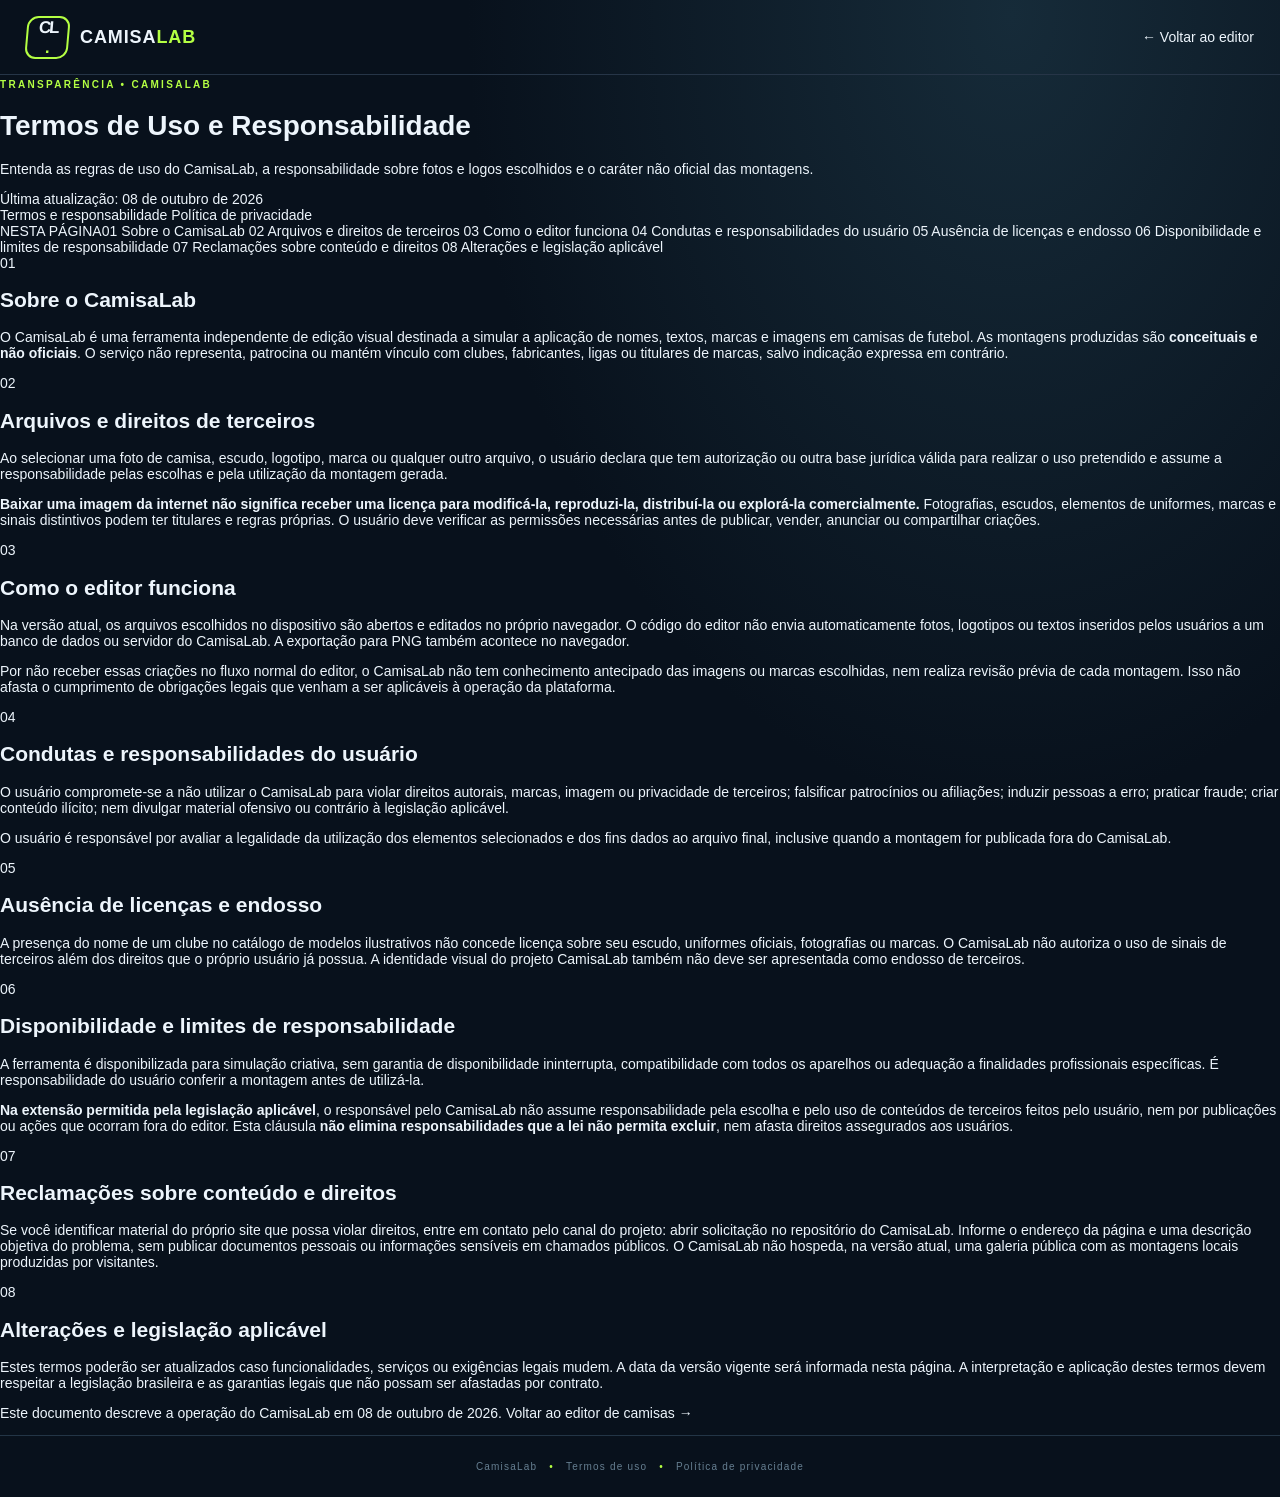
==== termos.html @ 95c4ab1e "Criar página legal termos.html no CamisaLab" ====
<!doctype html>
<html lang="pt-BR">
<head>
<meta charset="UTF-8" />
<meta name="viewport" content="width=device-width, initial-scale=1" />
<meta name="theme-color" content="#09121d" />
<title>Termos de Uso e Responsabilidade | CamisaLab</title>
<meta name="description" content="Entenda as regras de uso do CamisaLab, a responsabilidade sobre fotos e logos escolhidos e o caráter não oficial das montagens." />
<meta name="robots" content="index, follow" />
<link rel="canonical" href="https://camisalab.vercel.app/termos.html" />
<meta property="og:type" content="website" />
<meta property="og:site_name" content="CamisaLab" />
<meta property="og:locale" content="pt_BR" />
<meta property="og:title" content="Termos de Uso e Responsabilidade | CamisaLab" />
<meta property="og:description" content="Entenda as regras de uso do CamisaLab, a responsabilidade sobre fotos e logos escolhidos e o caráter não oficial das montagens." />
<meta property="og:url" content="https://camisalab.vercel.app/termos.html" />
<link rel="stylesheet" href="styles.css" />
</head>
<body class="legal-page">
<header class="topbar">
<a class="brand" href="./" aria-label="CamisaLab, página inicial"><span class="brand-mark">CL<span>.</span></span><span class="brand-word">CAMISA<span>LAB</span></span></a>
<a class="legal-home-link" href="./">← Voltar ao editor</a>
</header>
<main class="legal-main">
 <div class="legal-hero">
   <span class="eyebrow">TRANSPARÊNCIA • CAMISALAB</span>
   <h1>Termos de Uso e Responsabilidade</h1>
   <p>Entenda as regras de uso do CamisaLab, a responsabilidade sobre fotos e logos escolhidos e o caráter não oficial das montagens.</p>
   <span class="legal-date">Última atualização: 08 de outubro de 2026</span>
 </div>
 <nav class="legal-switch" aria-label="Documentos legais">
 <a class="current" href="termos.html" aria-current="page">Termos e responsabilidade</a>
 <a class="" href="privacidade.html" >Política de privacidade</a>
 </nav>
 <div class="legal-layout">
   <aside class="legal-index" aria-label="Índice das seções"><span class="legal-index-title">NESTA PÁGINA</span><a href="#sec-01"><span>01</span> Sobre o CamisaLab</a>
<a href="#sec-02"><span>02</span> Arquivos e direitos de terceiros</a>
<a href="#sec-03"><span>03</span> Como o editor funciona</a>
<a href="#sec-04"><span>04</span> Condutas e responsabilidades do usuário</a>
<a href="#sec-05"><span>05</span> Ausência de licenças e endosso</a>
<a href="#sec-06"><span>06</span> Disponibilidade e limites de responsabilidade</a>
<a href="#sec-07"><span>07</span> Reclamações sobre conteúdo e direitos</a>
<a href="#sec-08"><span>08</span> Alterações e legislação aplicável</a></aside>
   <article class="legal-document">
   <section id="sec-01" class="legal-section"><span class="legal-count">01</span><h2>Sobre o CamisaLab</h2><p>O CamisaLab é uma ferramenta independente de edição visual destinada a simular a aplicação de nomes, textos, marcas e imagens em camisas de futebol. As montagens produzidas são <strong>conceituais e não oficiais</strong>. O serviço não representa, patrocina ou mantém vínculo com clubes, fabricantes, ligas ou titulares de marcas, salvo indicação expressa em contrário.</p></section>
<section id="sec-02" class="legal-section"><span class="legal-count">02</span><h2>Arquivos e direitos de terceiros</h2><p>Ao selecionar uma foto de camisa, escudo, logotipo, marca ou qualquer outro arquivo, o usuário declara que tem autorização ou outra base jurídica válida para realizar o uso pretendido e assume a responsabilidade pelas escolhas e pela utilização da montagem gerada.</p><p><strong>Baixar uma imagem da internet não significa receber uma licença para modificá-la, reproduzi-la, distribuí-la ou explorá-la comercialmente.</strong> Fotografias, escudos, elementos de uniformes, marcas e sinais distintivos podem ter titulares e regras próprias. O usuário deve verificar as permissões necessárias antes de publicar, vender, anunciar ou compartilhar criações.</p></section>
<section id="sec-03" class="legal-section"><span class="legal-count">03</span><h2>Como o editor funciona</h2><p>Na versão atual, os arquivos escolhidos no dispositivo são abertos e editados no próprio navegador. O código do editor não envia automaticamente fotos, logotipos ou textos inseridos pelos usuários a um banco de dados ou servidor do CamisaLab. A exportação para PNG também acontece no navegador.</p><p>Por não receber essas criações no fluxo normal do editor, o CamisaLab não tem conhecimento antecipado das imagens ou marcas escolhidas, nem realiza revisão prévia de cada montagem. Isso não afasta o cumprimento de obrigações legais que venham a ser aplicáveis à operação da plataforma.</p></section>
<section id="sec-04" class="legal-section"><span class="legal-count">04</span><h2>Condutas e responsabilidades do usuário</h2><p>O usuário compromete-se a não utilizar o CamisaLab para violar direitos autorais, marcas, imagem ou privacidade de terceiros; falsificar patrocínios ou afiliações; induzir pessoas a erro; praticar fraude; criar conteúdo ilícito; nem divulgar material ofensivo ou contrário à legislação aplicável.</p><p>O usuário é responsável por avaliar a legalidade da utilização dos elementos selecionados e dos fins dados ao arquivo final, inclusive quando a montagem for publicada fora do CamisaLab.</p></section>
<section id="sec-05" class="legal-section"><span class="legal-count">05</span><h2>Ausência de licenças e endosso</h2><p>A presença do nome de um clube no catálogo de modelos ilustrativos não concede licença sobre seu escudo, uniformes oficiais, fotografias ou marcas. O CamisaLab não autoriza o uso de sinais de terceiros além dos direitos que o próprio usuário já possua. A identidade visual do projeto CamisaLab também não deve ser apresentada como endosso de terceiros.</p></section>
<section id="sec-06" class="legal-section"><span class="legal-count">06</span><h2>Disponibilidade e limites de responsabilidade</h2><p>A ferramenta é disponibilizada para simulação criativa, sem garantia de disponibilidade ininterrupta, compatibilidade com todos os aparelhos ou adequação a finalidades profissionais específicas. É responsabilidade do usuário conferir a montagem antes de utilizá-la.</p><p><strong>Na extensão permitida pela legislação aplicável</strong>, o responsável pelo CamisaLab não assume responsabilidade pela escolha e pelo uso de conteúdos de terceiros feitos pelo usuário, nem por publicações ou ações que ocorram fora do editor. Esta cláusula <strong>não elimina responsabilidades que a lei não permita excluir</strong>, nem afasta direitos assegurados aos usuários.</p></section>
<section id="sec-07" class="legal-section"><span class="legal-count">07</span><h2>Reclamações sobre conteúdo e direitos</h2><p>Se você identificar material do próprio site que possa violar direitos, entre em contato pelo canal do projeto: <a href="https://github.com/elenilda10/CamisaLab/issues/new" target="_blank" rel="noopener noreferrer">abrir solicitação no repositório do CamisaLab</a>. Informe o endereço da página e uma descrição objetiva do problema, sem publicar documentos pessoais ou informações sensíveis em chamados públicos. O CamisaLab não hospeda, na versão atual, uma galeria pública com as montagens locais produzidas por visitantes.</p></section>
<section id="sec-08" class="legal-section"><span class="legal-count">08</span><h2>Alterações e legislação aplicável</h2><p>Estes termos poderão ser atualizados caso funcionalidades, serviços ou exigências legais mudem. A data da versão vigente será informada nesta página. A interpretação e aplicação destes termos devem respeitar a legislação brasileira e as garantias legais que não possam ser afastadas por contrato.</p></section>
   <p class="legal-ending">Este documento descreve a operação do CamisaLab em 08 de outubro de 2026. <a href="./">Voltar ao editor de camisas →</a></p>
   </article>
 </div>
</main>
<footer class="legal-footer"><a href="./">CamisaLab</a><span>•</span><a href="termos.html">Termos de uso</a><span>•</span><a href="privacidade.html">Política de privacidade</a></footer>
</body>
</html>
---- styles.css ----
:root{color-scheme:dark;--bg:#08111c;--card:#101d2b;--line:#263547;--soft:#8c9db0;--white:#edf5fc;--accent:#b4ff43;--accent2:#d5ff95}*{box-sizing:border-box}html{scroll-behavior:smooth}body{margin:0;font-family:Inter,"Segoe UI",Arial,sans-serif;background:radial-gradient(ellipse at 79% 1%,#162b39 0%,transparent 38%),var(--bg);color:var(--white);font-size:14px}button,input,select{font:inherit}button{cursor:pointer}a{color:inherit;text-decoration:none}.topbar{height:75px;border-bottom:1px solid #263547;display:flex;align-items:center;justify-content:space-between;padding:0 max(26px,calc((100vw - 1332px)/2));gap:16px}.brand{display:flex;align-items:center;gap:11px}.brand-mark{display:grid;place-items:center;width:43px;height:43px;border:2px solid var(--accent);font-weight:900;font-size:17px;border-radius:11px;letter-spacing:-2px;transform:skew(-5deg)}.brand-mark span{color:var(--accent)}.brand-word{font-weight:900;letter-spacing:.9px;font-size:18px}.brand-word span{color:var(--accent)}.top-pill{font-size:10px;letter-spacing:1.6px;font-weight:700;border:1px solid #334456;border-radius:100px;padding:10px 16px;color:#d2e3f0}.live-dot{display:inline-block;width:7px;height:7px;border-radius:50%;background:var(--accent);margin-right:8px;box-shadow:0 0 8px var(--accent)}.top-help{color:#c6d1dc;font-size:12px}.top-help span{color:var(--accent)}.shell{max-width:1332px;padding:47px 26px 50px;margin:auto}.intro{max-width:800px;margin-bottom:35px}.eyebrow{color:var(--accent);font-size:10px;letter-spacing:2.3px;font-weight:850}.intro h1{margin:15px 0 14px;font-size:clamp(43px,5.5vw,76px);line-height:1.015;font-weight:850;letter-spacing:-3.6px}.intro h1 em{font-style:normal;color:var(--accent)}.intro p{line-height:1.7;max-width:660px;font-size:15px;color:#aabacb;margin:0}.workspace{display:grid;grid-template-columns:minmax(310px,405px) minmax(0,1fr);align-items:start;gap:20px}.controls,.stage-panel{border:1px solid var(--line);background:var(--card);border-radius:16px;overflow:hidden;box-shadow:0 18px 50px #0002}.sidebar-heading{height:52px;display:flex;align-items:center;gap:9px;padding:0 22px;border-bottom:1px solid var(--line);font-size:10px;letter-spacing:1.4px;font-weight:850;color:#afbdcb}.mini-icon{font-size:16px;color:var(--accent)}.version{margin-left:auto;font-size:10px;border:1px solid #3b5060;border-radius:5px;padding:4px 6px;color:#768ca1}.panel-section{padding:22px;border-bottom:1px solid var(--line)}.panel-section:last-child{border-bottom:none}.section-top{display:flex;align-items:center;gap:11px;margin-bottom:20px}.step{width:29px;height:29px;flex:0 0 auto;display:grid;place-items:center;background:#22332b;color:var(--accent);font-size:11px;font-weight:900;border-radius:8px}.section-top h2{font-size:15px;margin:0;letter-spacing:-.3px}.panel-section label:not(.upload-tile):not(.color-field):not(.custom-swatch){display:block;font-weight:650;color:#b3c0cd;font-size:11px;margin:12px 0 8px}.field{display:block;background:#0b1622;border:1px solid #344658;border-radius:8px;color:#f1f6fb;height:40px;padding:0 13px;width:100%;outline:0}.field:focus-visible{border-color:var(--accent);box-shadow:0 0 0 3px #b4ff4320}.field option{background:#102030}.fine-note{font-size:10px;line-height:1.5;color:#8396aa;margin:10px 0 15px}.upload-tile{display:flex;align-items:center;gap:12px;border:1px dashed #456075;border-radius:10px;padding:14px 13px;cursor:pointer;transition:.2s;background:#122436}.upload-tile:hover,.upload-tile:focus-within{border-color:var(--accent);background:#193027}.upload-tile b,.upload-tile small{display:block}.upload-tile b{font-size:12px;color:#e6f2fb}.upload-tile small{font-size:10px;color:#8fa6b8;margin-top:5px;line-height:1.4}.upload-icon{font-weight:400;border:1px solid #425769;display:grid;place-items:center;color:var(--accent);border-radius:9px;width:36px;height:36px;flex-shrink:0;font-size:21px}.sponsor-upload{background:#182d29;border-color:#5a8351}.text-action{border:0;background:none;padding:9px 0 0;color:var(--accent);font-size:11px;text-align:left;text-decoration:underline}.custom-detail{margin:14px 0 16px;border:1px solid #324658;border-radius:9px;padding:10px 13px}.custom-detail summary{cursor:pointer;font-size:11px;color:#cad9e6;font-weight:700;list-style:none;display:flex;justify-content:space-between;align-items:center}.custom-detail summary::-webkit-details-marker{display:none}.custom-detail summary span{font-size:17px;color:var(--accent)}.detail-grid{display:grid;grid-template-columns:1fr 1fr;gap:12px;margin-top:8px}.color-field{display:flex;align-items:center;justify-content:space-between;gap:5px;font-size:10px;color:#b2c2d2}.color-field input{width:35px;height:28px;background:none;border:0;padding:0}.and-divider{display:flex;align-items:center;gap:8px;color:#788d9f;font-size:9px;font-weight:850;letter-spacing:1px;margin:17px 0 4px}.and-divider:before,.and-divider:after{content:"";height:1px;flex:1;background:#334557}.small-heading{font-size:10px;color:#aebfcb;letter-spacing:1px;font-weight:800;margin:19px 0 10px}.swatch-row{display:flex;align-items:center;flex-wrap:wrap;gap:6px}.swatch{border:1px solid #3b5265;background:#152637;color:#acbfcc;border-radius:6px;padding:8px 9px;font-size:10px;font-weight:650}.swatch.active{border-color:var(--accent);color:var(--accent);background:#24372d}.custom-swatch{display:flex;align-items:center;gap:6px;margin:0!important;font-size:10px!important;cursor:pointer}.custom-swatch input{border:0;padding:0;background:transparent;width:18px;height:16px;cursor:pointer}input[type=range]{width:100%;height:5px;margin:3px 0 17px;accent-color:var(--accent);cursor:pointer}.range-label{display:flex;align-items:center;justify-content:space-between;margin-bottom:5px}.range-label label{margin:0!important}.range-label output{color:var(--accent);font-size:11px;font-weight:750}.check-row{display:flex;justify-content:space-between;align-items:center;gap:12px;margin:3px 0 13px}.check-row label{margin:0!important;font-size:11px!important;line-height:1.4}.check-row input{accent-color:var(--accent);width:17px;height:17px;flex-shrink:0}.reset-button{border:1px solid #3d5267;background:transparent;border-radius:8px;width:100%;padding:11px 8px;color:#ccdae8;font-size:11px;font-weight:700}.reset-button:hover{background:#1d3042}.stage-toolbar{padding:20px 23px 16px;display:flex;justify-content:space-between;align-items:center;gap:12px}.stage-eyebrow{font-size:10px;letter-spacing:1.4px;color:var(--accent);font-weight:850;margin-bottom:5px}.stage-title{font-size:18px;letter-spacing:-.5px;font-weight:800}.preview-tag{color:#8fa3b1;border:1px solid #354b59;border-radius:5px;padding:6px 7px;font-size:9px;letter-spacing:.6px;white-space:nowrap}.canvas-holder{margin:0 23px;overflow:hidden;border-radius:10px;background:#07121b;position:relative}.canvas-holder:after{content:"";position:absolute;inset:0;pointer-events:none;border:1px solid #314759;border-radius:10px}canvas{display:block;width:100%;height:auto;touch-action:none;cursor:grab}canvas:active{cursor:grabbing}.stage-tip{display:flex;gap:10px;align-items:center;color:#91a7b8;font-size:11px;line-height:1.5;padding:15px 23px}.stage-tip>span:first-child{font-size:20px;color:var(--accent)}.stage-actions{display:flex;align-items:center;gap:10px;padding:0 23px 18px}.download-btn{height:52px;border:0;border-radius:9px;background:var(--accent);color:#182313;font-size:13px;font-weight:900;flex:1;transition:.2s}.download-btn span{font-size:21px;margin-right:8px;vertical-align:-1px}.download-btn:hover{background:#d5ff96;transform:translateY(-1px)}.minor-btn{height:52px;border:1px solid #405265;border-radius:9px;padding:0 16px;background:transparent;color:#c4d3dd;font-weight:700;font-size:11px}.stage-footnote{border-top:1px solid var(--line);padding:13px 23px 18px;color:#7790a0;font-size:10px;line-height:1.6}.howto{border-top:1px solid #273849;margin-top:62px;padding-top:38px}.howto h2{font-size:clamp(25px,3vw,36px);letter-spacing:-1.1px;margin:12px 0 24px}.howto-cards{display:grid;grid-template-columns:repeat(3,1fr);gap:12px}.howto-cards>div{border:1px solid #2b3e50;background:#111e2b;border-radius:11px;padding:20px}.howto-cards span{color:var(--accent);font-size:12px;font-weight:900}.howto-cards h3{font-size:16px;margin:14px 0 7px}.howto-cards p{font-size:12px;line-height:1.6;margin:0;color:#92a7b8}footer{padding:25px;text-align:center;color:#667f91;font-size:10px;letter-spacing:1.2px;border-top:1px solid #233546}footer span{color:var(--accent);margin:0 12px}@media(max-width:940px){.workspace{grid-template-columns:minmax(0,1fr)}.controls{display:grid;grid-template-columns:repeat(2,minmax(0,1fr))}.sidebar-heading{grid-column:1/-1}.panel-section:last-child{grid-column:1/-1}.panel-section:nth-child(2){border-right:1px solid var(--line)}.stage-panel{max-width:760px;width:100%;margin:auto}}@media(max-width:630px){.topbar{height:66px;padding:0 17px}.top-pill{display:none}.shell{padding:32px 14px 40px}.intro h1{font-size:51px;letter-spacing:-2.3px}.intro p{font-size:13px}.workspace{gap:14px}.controls{display:block}.panel-section:nth-child(2){border-right:none}.panel-section:last-child{grid-column:auto}.stage-toolbar{padding:17px 14px 13px}.canvas-holder{margin:0 12px}.stage-tip{padding:14px}.stage-actions{padding:0 12px 15px}.stage-footnote{padding:12px}.stage-title{font-size:15px}.preview-tag{font-size:8px}.howto{margin-top:45px}.howto-cards{grid-template-columns:1fr}.top-help{font-size:11px}.brand-word{font-size:16px}.stage-actions{gap:7px}.minor-btn{padding:0 10px}}@media(prefers-reduced-motion:reduce){*{scroll-behavior:auto!important;transition:none!important}}

/* CamisaLab 2.0 — edição guiada sem perder a identidade visual */
.section-description{margin:-7px 0 17px;color:#8fa8ba;line-height:1.55;font-size:11px}
.type-picker{display:grid;grid-template-columns:1fr 1fr;gap:9px;margin-bottom:14px}
.type-option{min-height:79px;display:flex;align-items:center;gap:10px;padding:12px 10px;border:1px solid #365065;background:#112132;border-radius:11px;color:#c0d0dd;text-align:left;transition:background .18s,border-color .18s,box-shadow .18s}
.type-option.active{background:linear-gradient(135deg,#253c2c,#1c302b);border-color:var(--accent);box-shadow:0 0 0 1px #b4ff4333 inset}
.type-icon{width:32px;height:32px;flex:none;border:1px solid #486071;border-radius:8px;display:grid;place-items:center;color:var(--accent);font-size:21px}
.type-letter{font-weight:900;font-size:16px}.type-option strong,.type-option small{display:block}.type-option strong{font-size:11px;color:#f1f8fc;line-height:1.3}.type-option small{font-size:10px;color:#91a7ba;margin-top:5px}
.mode-fields{animation:fadeIn .16s ease-out}.mode-fields[hidden], [hidden]{display:none!important}
.text-format-grid{display:grid;grid-template-columns:1fr 1fr;gap:10px}.text-format-grid .field{font-size:11px;padding:0 9px}
.position-grid{display:grid;grid-template-columns:repeat(3,minmax(0,1fr));gap:8px}
.position-option{position:relative;min-height:74px;display:flex;flex-direction:column;gap:8px;align-items:center;justify-content:center;border-radius:9px;border:1px solid #334859;background:#0c1a28;color:#a9bdcd;font-size:10px;font-weight:680;padding:9px 3px;transition:background .18s,border-color .18s}
.position-option:hover{border-color:#71899a;background:#182b3a}.position-option.active{background:#23372e;border-color:var(--accent);color:#f0ffe0}.position-symbol{color:#a0b8cb;font-size:20px;height:22px;line-height:22px}.position-option.active .position-symbol{color:var(--accent)}.filled-indicator{display:none;position:absolute;right:7px;top:7px;height:6px;width:6px;background:var(--accent);border-radius:50%}.position-option[data-filled="true"] .filled-indicator{display:block}
.area-status{margin-top:13px;padding:11px 12px;border:1px solid #2e4751;background:#11242c;border-radius:9px;font-size:11px;color:#b3c8d0;line-height:1.5}.area-status b{color:#e4f1ed}.area-buttons{margin-top:10px}.add-area-btn{background:#b4ff43;color:#1e2b1b;border:0;width:100%;padding:11px;border-radius:8px;font-size:11px;font-weight:850}.clear-area-btn{width:100%;background:none;color:#a8bbca;border:1px solid #364858;border-radius:8px;padding:10px;font-weight:650;font-size:11px}.clear-area-btn:hover{color:#fff;border-color:#79909f}
.advanced-detail{margin:4px 0 14px}.advanced-inner{padding-top:14px}.advanced-inner input[type=range]{margin-bottom:17px}
input:disabled,button:disabled,select:disabled{opacity:.45;cursor:not-allowed}
.type-option:focus-visible,.position-option:focus-visible,.add-area-btn:focus-visible,.clear-area-btn:focus-visible{outline:2px solid var(--accent);outline-offset:2px}
@keyframes fadeIn{from{opacity:.6;transform:translateY(-3px)}to{opacity:1;transform:translateY(0)}}
@media(max-width:940px){.controls{display:block}.panel-section:nth-child(2){border-right:none}.panel-section:last-child{grid-column:auto}.workspace{grid-template-columns:minmax(0,1fr)}.stage-panel{max-width:780px}}
@media(min-width:941px){.stage-panel{position:sticky;top:15px}}
@media(max-width:420px){.position-grid{grid-template-columns:repeat(3,minmax(0,1fr))}.type-option{padding:9px 7px;gap:7px}.type-icon{width:28px;height:28px}.position-option{font-size:9px}.type-option strong{font-size:10px}}


/* CamisaLab 2.1 — movimento livre com precisão */
.free-move-box{margin-top:14px;padding:14px 13px;border:1px solid #2f4554;border-radius:10px;background:linear-gradient(180deg,#0f202e,#102331)}
.move-heading{margin:0 0 8px}
.move-help{margin:0 0 13px;color:#8fa8ba;line-height:1.55;font-size:11px}
.nudge-layout{display:grid;grid-template-columns:120px 1fr;gap:13px;align-items:center}
.nudge-pad{display:flex;flex-direction:column;align-items:center;gap:8px}
.nudge-middle{display:flex;align-items:center;gap:8px}
.nudge-btn,.nudge-center{width:34px;height:34px;border-radius:10px;border:1px solid #405767;background:#132637;color:#d5e4ee;font-size:16px;font-weight:800;display:grid;place-items:center;transition:background .18s,border-color .18s,transform .18s}
.nudge-btn:hover,.nudge-center:hover{background:#203344;border-color:#8babba}.nudge-btn:active,.nudge-center:active{transform:translateY(1px)}
.nudge-center{background:#22392e;border-color:var(--accent);color:var(--accent);font-size:20px}
.axis-controls{display:grid;gap:8px}
.axis-controls .range-label{margin-bottom:4px}
.axis-controls input[type=range]{margin-bottom:4px}
@media(max-width:420px){.nudge-layout{grid-template-columns:1fr}.nudge-pad{margin-bottom:4px}}


/* CamisaLab 2.2 — rotação 360° simplificada */
.rotate-box{margin-top:12px;padding:14px 13px;border:1px solid #32485a;border-radius:10px;background:linear-gradient(180deg,#10212f,#112534)}
.rotate-layout{display:grid;gap:10px}
.rotate-buttons{display:grid;grid-template-columns:1fr auto 1fr;gap:8px}
.rotate-btn{min-height:40px;border-radius:10px;border:1px solid #405767;background:#132637;color:#d5e4ee;font-size:12px;font-weight:800;padding:0 10px;transition:background .18s,border-color .18s,transform .18s}
.rotate-btn:hover{background:#203344;border-color:#8babba}.rotate-btn:active{transform:translateY(1px)}
.rotate-btn.center{background:#22392e;border-color:var(--accent);color:var(--accent);min-width:62px}


/* CamisaLab 2.3 — gesto de rotação e foco na prévia */
@media(max-width:940px){.stage-panel{order:1}.controls{order:2}}
@media(max-width:630px){.workspace{display:flex;flex-direction:column}.stage-panel{order:1}.controls{order:2}}
.canvas-holder.is-rotating{box-shadow:0 0 0 1px #b4ff4377 inset,0 0 0 10px #b4ff4308}


/* CamisaLab 3.0 — painel estilo home screen + alças táteis */
.app-dock{display:grid;grid-template-columns:repeat(4,minmax(0,1fr));gap:10px;padding:16px 16px 0}
.dock-app{border:1px solid #324656;background:linear-gradient(180deg,#102130,#0d1c2b);color:#b5c8d8;border-radius:16px;min-height:88px;padding:10px 6px;display:flex;flex-direction:column;align-items:center;justify-content:center;gap:8px;font-size:10px;font-weight:800;text-align:center;transition:transform .18s,background .18s,border-color .18s,box-shadow .18s}
.dock-app .dock-icon{font-size:24px;line-height:1}.dock-app.active{border-color:var(--accent);background:linear-gradient(180deg,#22392e,#14242f);color:#efffe0;box-shadow:0 0 0 1px #b4ff4338 inset}.dock-app:hover{transform:translateY(-1px);border-color:#6e8997}
.control-pages{display:flex;gap:14px;overflow-x:auto;scroll-snap-type:x mandatory;padding:14px 16px 16px;scrollbar-width:none}.control-pages::-webkit-scrollbar{display:none}
.control-page{scroll-snap-align:start;min-width:100%;border-radius:16px;overflow:hidden}
.control-page .section-top h2{font-size:17px}
@media(min-width:941px){.app-dock{padding:18px 18px 0}.control-pages{padding:16px 18px 18px}.control-page{min-width:calc(50% - 7px)}}
@media(max-width:630px){.controls{padding-bottom:8px}.app-dock{position:sticky;top:10px;z-index:3;background:linear-gradient(180deg,#0d1823 75%,#0d182300);padding:14px 12px 8px;margin:0 -1px}.dock-app{min-height:74px;border-radius:14px;font-size:9px}.dock-app .dock-icon{font-size:21px}.control-pages{padding:10px 12px 14px}.control-page{min-width:100%}}
.canvas-holder.is-transforming{box-shadow:0 0 0 1px #b4ff4390 inset,0 0 0 10px #b4ff4310}

.sidebar-heading{min-width:100%;}


/* CamisaLab 3.1 — correção estrutural do layout responsivo */
html,body{max-width:100%;overflow-x:clip}
.shell,.intro,.workspace,.controls,.stage-panel,.app-dock,.control-pages,.control-page{min-width:0}
.workspace{width:100%;max-width:100%}
.controls,.stage-panel{width:100%;max-width:100%;min-width:0}
.controls{display:block}
.app-dock{width:100%;min-width:0;grid-template-columns:repeat(4,minmax(0,1fr))}
.dock-app{min-width:0;width:100%;overflow-wrap:anywhere}
.control-pages{width:100%;max-width:100%;min-width:0;display:flex;gap:12px;overflow-x:auto;overscroll-behavior-x:contain;scroll-padding-left:14px;scroll-snap-type:x mandatory;padding:14px;touch-action:pan-x pan-y}
.control-page{min-width:0;width:auto;max-width:none;flex:0 0 calc(100% - 28px);scroll-snap-align:start;scroll-snap-stop:always;border:1px solid #263d50;background:#111f2e;border-radius:14px;align-self:flex-start}
.stage-panel{margin:0}
@media(min-width:941px){
  .workspace{display:grid;grid-template-columns:minmax(310px,405px) minmax(0,1fr)}
  .control-pages{padding:14px}
  .control-page{flex:0 0 calc(100% - 28px)}
  .stage-panel{max-width:none}
}
@media(min-width:631px) and (max-width:940px){
  .workspace{display:flex;flex-direction:column}
  .stage-panel{order:1;max-width:780px;align-self:center}
  .controls{order:2}
}
@media(max-width:630px){
  .shell{padding:19px 12px 35px;max-width:100%}
  .topbar{padding-inline:14px;max-width:100%}
  .intro{margin-bottom:17px}
  .intro h1{font-size:clamp(32px,10vw,43px);letter-spacing:-1.6px;margin:10px 0 9px}
  .intro p{font-size:12px;line-height:1.55;max-width:36ch}
  .eyebrow{font-size:9px;letter-spacing:1.5px}
  .workspace{display:flex;flex-direction:column;gap:14px;min-width:0;width:100%}
  .stage-panel{order:1;width:100%;max-width:100%;align-self:stretch}
  .controls{order:2;width:100%;max-width:100%;min-width:0}
  .stage-toolbar{padding:15px 13px 11px}
  .canvas-holder{margin-inline:10px}
  .stage-actions{padding-inline:10px}
  .stage-tip{padding:12px}
  .app-dock{position:static;padding:12px 9px 4px;gap:7px;background:none}
  .dock-app{min-height:68px;border-radius:12px;padding:7px 3px;font-size:10px}
  .dock-app .dock-icon{font-size:20px}
  .control-pages{padding:10px;gap:10px;scroll-padding-left:10px}
  .control-page{flex-basis:calc(100% - 20px);min-width:0}
  .panel-section{padding:15px}
  .sidebar-heading{padding-inline:13px}
  .stage-title{font-size:14px}
  .stage-footnote{padding:12px;font-size:9px}
  .howto{margin-top:30px}
}
@media(max-width:360px){
  .dock-app{font-size:9px}
  .panel-section{padding:13px}
  .stage-toolbar{gap:5px}
  .preview-tag{padding:5px 4px;font-size:7px}
}

/* Altura acompanha o cartão selecionado, sem espaço vazio sob o painel */
.control-pages{align-items:flex-start;overflow-y:hidden;transition:height .22s ease;}
.control-page{align-self:flex-start;}
@media(prefers-reduced-motion:reduce){.control-pages{transition:none}}


/* CamisaLab 3.2 — rolagem livre sobre a camisa */
/* Antes o canvas impedia qualquer swipe vertical na prévia. */
#shirtCanvas{touch-action:pan-y;cursor:default}
.sponsor-hit-layer{position:absolute;inset:0;pointer-events:none;z-index:2}
.sponsor-hit-target{position:absolute;pointer-events:auto;touch-action:none;background:transparent;cursor:grab;user-select:none;-webkit-user-select:none}
.sponsor-hit-target:active{cursor:grabbing}
.sponsor-hit-handle{width:46px;height:46px;transform:translate(-50%,-50%);border-radius:50%;z-index:12}
.jump-to-controls{display:none;width:calc(100% - 24px);margin:0 12px 12px;border:1px solid #749b4c;background:#21392d;color:#d7ffab;border-radius:10px;padding:13px 9px;font-size:12px;font-weight:800;cursor:pointer}
@media(max-width:940px){.jump-to-controls{display:block}}
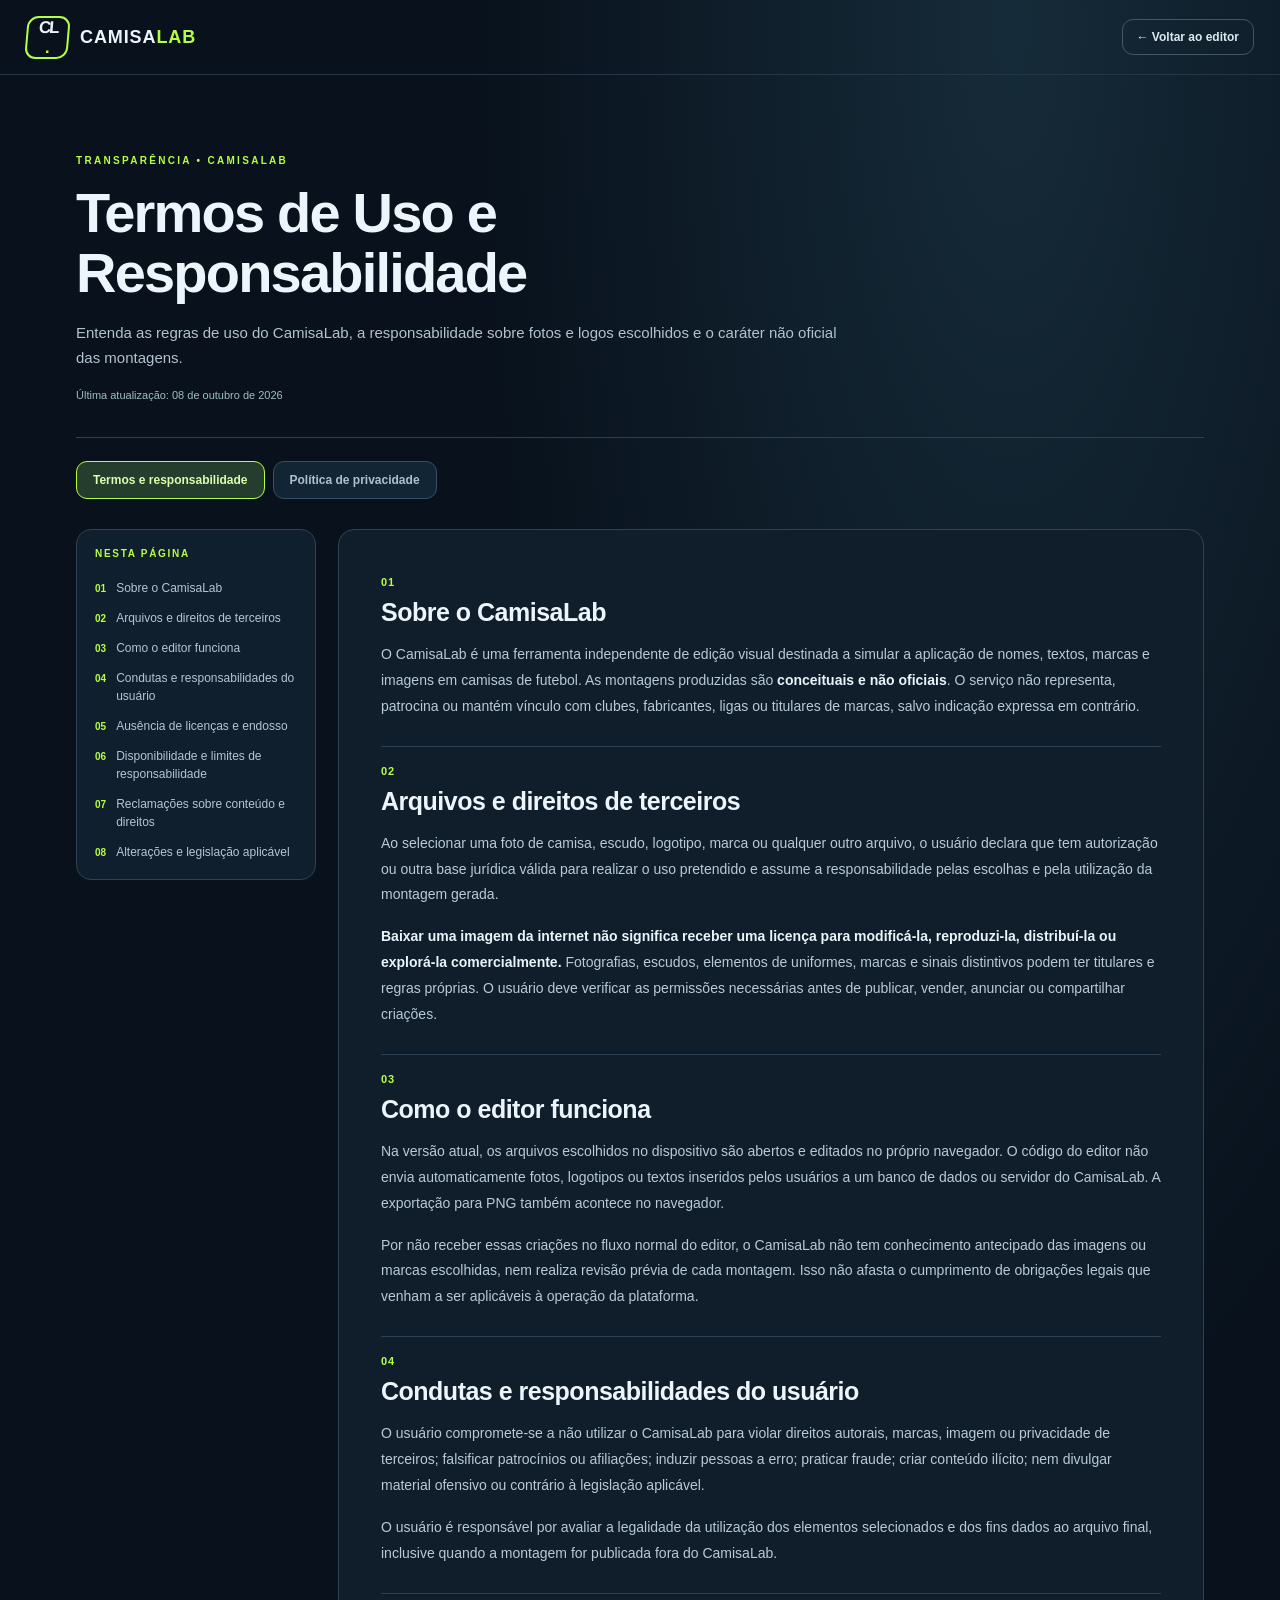
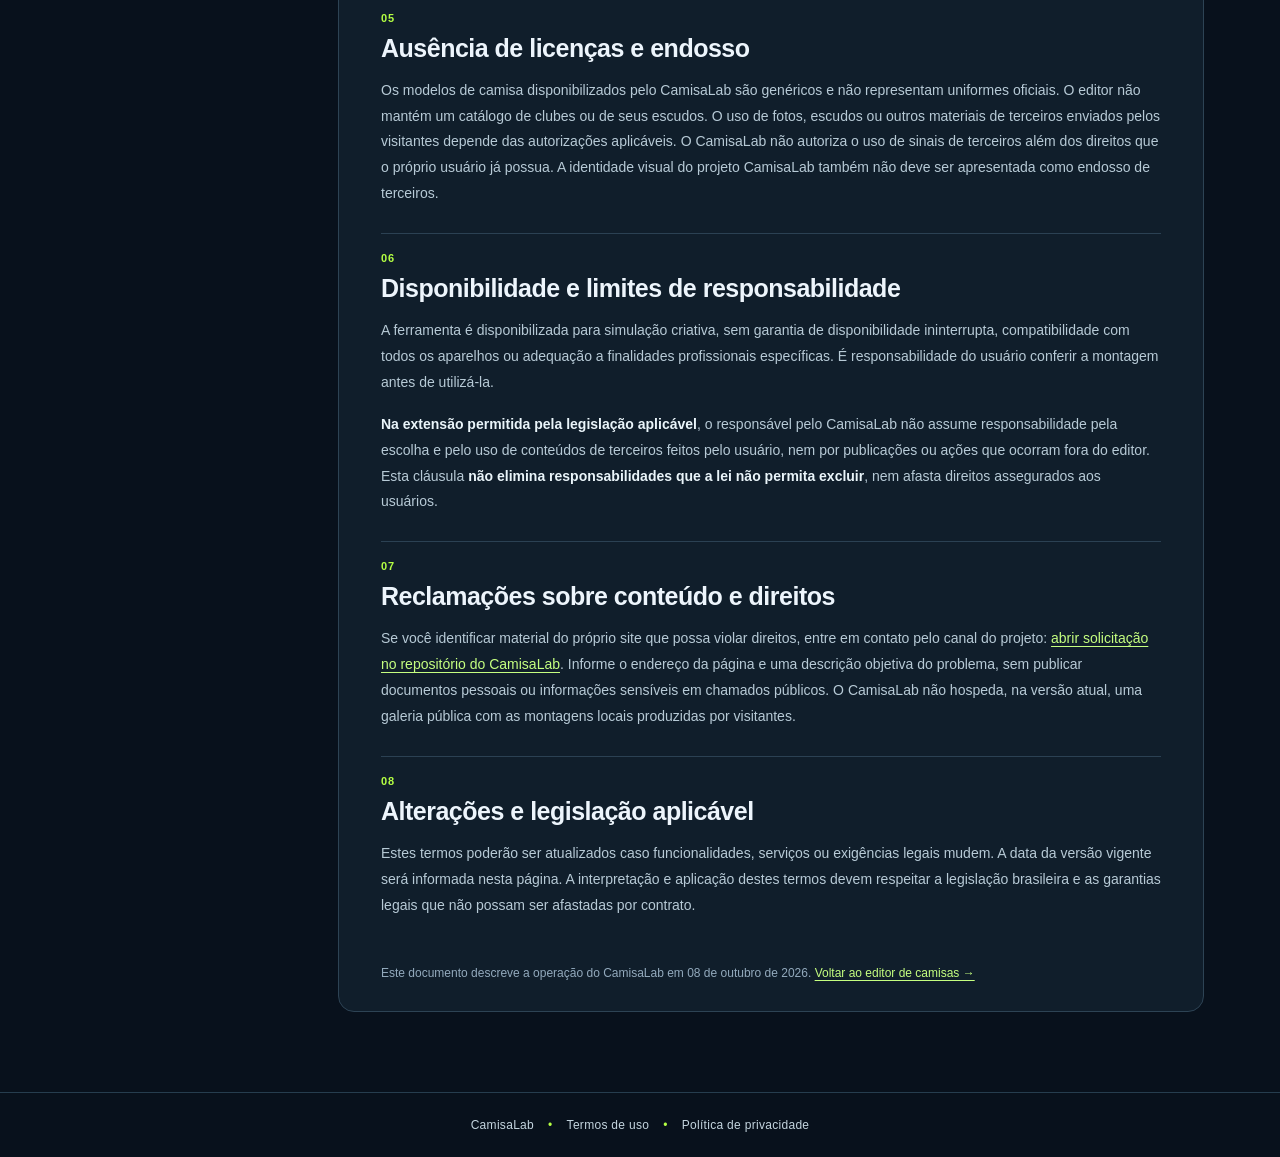
==== commit ad1cec58: "CamisaLab 3.4: substituir seleção de clubes por modelos genéricos e cores" ====
--- a/termos.html
+++ b/termos.html
@@ -46,7 +46,7 @@
 <section id="sec-02" class="legal-section"><span class="legal-count">02</span><h2>Arquivos e direitos de terceiros</h2><p>Ao selecionar uma foto de camisa, escudo, logotipo, marca ou qualquer outro arquivo, o usuário declara que tem autorização ou outra base jurídica válida para realizar o uso pretendido e assume a responsabilidade pelas escolhas e pela utilização da montagem gerada.</p><p><strong>Baixar uma imagem da internet não significa receber uma licença para modificá-la, reproduzi-la, distribuí-la ou explorá-la comercialmente.</strong> Fotografias, escudos, elementos de uniformes, marcas e sinais distintivos podem ter titulares e regras próprias. O usuário deve verificar as permissões necessárias antes de publicar, vender, anunciar ou compartilhar criações.</p></section>
 <section id="sec-03" class="legal-section"><span class="legal-count">03</span><h2>Como o editor funciona</h2><p>Na versão atual, os arquivos escolhidos no dispositivo são abertos e editados no próprio navegador. O código do editor não envia automaticamente fotos, logotipos ou textos inseridos pelos usuários a um banco de dados ou servidor do CamisaLab. A exportação para PNG também acontece no navegador.</p><p>Por não receber essas criações no fluxo normal do editor, o CamisaLab não tem conhecimento antecipado das imagens ou marcas escolhidas, nem realiza revisão prévia de cada montagem. Isso não afasta o cumprimento de obrigações legais que venham a ser aplicáveis à operação da plataforma.</p></section>
 <section id="sec-04" class="legal-section"><span class="legal-count">04</span><h2>Condutas e responsabilidades do usuário</h2><p>O usuário compromete-se a não utilizar o CamisaLab para violar direitos autorais, marcas, imagem ou privacidade de terceiros; falsificar patrocínios ou afiliações; induzir pessoas a erro; praticar fraude; criar conteúdo ilícito; nem divulgar material ofensivo ou contrário à legislação aplicável.</p><p>O usuário é responsável por avaliar a legalidade da utilização dos elementos selecionados e dos fins dados ao arquivo final, inclusive quando a montagem for publicada fora do CamisaLab.</p></section>
-<section id="sec-05" class="legal-section"><span class="legal-count">05</span><h2>Ausência de licenças e endosso</h2><p>A presença do nome de um clube no catálogo de modelos ilustrativos não concede licença sobre seu escudo, uniformes oficiais, fotografias ou marcas. O CamisaLab não autoriza o uso de sinais de terceiros além dos direitos que o próprio usuário já possua. A identidade visual do projeto CamisaLab também não deve ser apresentada como endosso de terceiros.</p></section>
+<section id="sec-05" class="legal-section"><span class="legal-count">05</span><h2>Ausência de licenças e endosso</h2><p>Os modelos de camisa disponibilizados pelo CamisaLab são genéricos e não representam uniformes oficiais. O editor não mantém um catálogo de clubes ou de seus escudos. O uso de fotos, escudos ou outros materiais de terceiros enviados pelos visitantes depende das autorizações aplicáveis. O CamisaLab não autoriza o uso de sinais de terceiros além dos direitos que o próprio usuário já possua. A identidade visual do projeto CamisaLab também não deve ser apresentada como endosso de terceiros.</p></section>
 <section id="sec-06" class="legal-section"><span class="legal-count">06</span><h2>Disponibilidade e limites de responsabilidade</h2><p>A ferramenta é disponibilizada para simulação criativa, sem garantia de disponibilidade ininterrupta, compatibilidade com todos os aparelhos ou adequação a finalidades profissionais específicas. É responsabilidade do usuário conferir a montagem antes de utilizá-la.</p><p><strong>Na extensão permitida pela legislação aplicável</strong>, o responsável pelo CamisaLab não assume responsabilidade pela escolha e pelo uso de conteúdos de terceiros feitos pelo usuário, nem por publicações ou ações que ocorram fora do editor. Esta cláusula <strong>não elimina responsabilidades que a lei não permita excluir</strong>, nem afasta direitos assegurados aos usuários.</p></section>
 <section id="sec-07" class="legal-section"><span class="legal-count">07</span><h2>Reclamações sobre conteúdo e direitos</h2><p>Se você identificar material do próprio site que possa violar direitos, entre em contato pelo canal do projeto: <a href="https://github.com/elenilda10/CamisaLab/issues/new" target="_blank" rel="noopener noreferrer">abrir solicitação no repositório do CamisaLab</a>. Informe o endereço da página e uma descrição objetiva do problema, sem publicar documentos pessoais ou informações sensíveis em chamados públicos. O CamisaLab não hospeda, na versão atual, uma galeria pública com as montagens locais produzidas por visitantes.</p></section>
 <section id="sec-08" class="legal-section"><span class="legal-count">08</span><h2>Alterações e legislação aplicável</h2><p>Estes termos poderão ser atualizados caso funcionalidades, serviços ou exigências legais mudem. A data da versão vigente será informada nesta página. A interpretação e aplicação destes termos devem respeitar a legislação brasileira e as garantias legais que não possam ser afastadas por contrato.</p></section>
--- a/styles.css
+++ b/styles.css
@@ -136,3 +136,89 @@
 .sponsor-hit-handle{width:46px;height:46px;transform:translate(-50%,-50%);border-radius:50%;z-index:12}
 .jump-to-controls{display:none;width:calc(100% - 24px);margin:0 12px 12px;border:1px solid #749b4c;background:#21392d;color:#d7ffab;border-radius:10px;padding:13px 9px;font-size:12px;font-weight:800;cursor:pointer}
 @media(max-width:940px){.jump-to-controls{display:block}}
+
+
+/* CamisaLab — páginas legais e navegação institucional */
+.legal-nav-entry{display:flex;align-items:center;flex-wrap:wrap;gap:12px;margin:-15px 0 28px;border:1px solid #2a3f51;border-radius:14px;background:linear-gradient(120deg,#132737aa,#0c1d2c);padding:13px 16px}
+.legal-nav-label{font-size:10px;font-weight:850;letter-spacing:1px;color:#9ab0c2;text-transform:uppercase}
+.legal-nav-actions{display:flex;align-items:center;flex-wrap:wrap;gap:9px}
+.legal-nav-actions a{display:inline-flex;align-items:center;gap:5px;padding:9px 12px;border:1px solid #415467;border-radius:9px;color:#e2edf4;font-size:12px;font-weight:700;background:#132435;transition:border-color .18s,background .18s}
+.legal-nav-actions a:hover,.legal-nav-actions a:focus-visible{border-color:var(--accent);background:#20362f;outline-offset:3px}
+.legal-nav-actions .external-mark{color:var(--accent);font-weight:900}
+.site-footer{display:flex;justify-content:center;align-items:center;flex-wrap:wrap;gap:7px 13px;letter-spacing:.5px}
+.site-footer a,.legal-footer a{color:#c4d5df;text-decoration:none}
+.site-footer a:hover,.legal-footer a:hover{color:var(--accent);text-decoration:underline}
+.site-footer .footer-main{color:#7f97a8;text-transform:uppercase;font-weight:650}
+.site-footer .footer-dot{margin:0;color:var(--accent)}
+.legal-home-link{color:#dceaf0;font-weight:750;font-size:12px;border:1px solid #435667;padding:10px 14px;border-radius:11px}
+.legal-home-link:hover{border-color:var(--accent);color:var(--accent)}
+.legal-main{max-width:1180px;margin:0 auto;padding:50px 26px 80px}
+.legal-hero{padding:26px 0 35px;border-bottom:1px solid #2b4253}
+.legal-hero h1{font-size:clamp(31px,5.5vw,56px);line-height:1.08;margin:16px 0;letter-spacing:-1.8px;max-width:800px}
+.legal-hero p{max-width:770px;color:#b2c3cf;line-height:1.7;font-size:15px;margin:0 0 15px}
+.legal-date{font-size:11px;color:#9fbdc4}
+.legal-switch{display:flex;flex-wrap:wrap;gap:8px;margin:23px 0 30px}
+.legal-switch a{border:1px solid #345062;background:#122535;color:#acc2d1;padding:11px 16px;border-radius:11px;font-size:12px;font-weight:780}
+.legal-switch a.current{background:#253d2c;color:#daffae;border-color:var(--accent)}
+.legal-switch a:hover{border-color:#93bb6a}
+.legal-layout{display:grid;grid-template-columns:minmax(0,240px) minmax(0,1fr);gap:22px;align-items:start}
+.legal-index{background:#101f2d;border:1px solid #2e4352;border-radius:15px;padding:18px;position:sticky;top:15px;display:grid;gap:12px}
+.legal-index-title{color:var(--accent);font-size:10px;letter-spacing:1.7px;font-weight:850;padding-bottom:8px}
+.legal-index a{display:flex;align-items:baseline;gap:10px;color:#b3c6d3;font-size:12px;line-height:1.5}
+.legal-index a:hover{color:var(--accent)}
+.legal-index a span{color:var(--accent);font-size:10px;font-weight:900}
+.legal-document{background:#101e2b;border:1px solid #2d4354;border-radius:16px;padding:28px clamp(18px,4vw,42px)}
+.legal-section{scroll-margin-top:22px;padding:18px 0 26px}
+.legal-section:not(:last-of-type){border-bottom:1px solid #2b4153}
+.legal-count{display:block;color:var(--accent);font-size:11px;letter-spacing:1px;font-weight:900}
+.legal-section h2{margin:10px 0 15px;font-size:clamp(20px,2.6vw,25px);letter-spacing:-.5px}
+.legal-section p{color:#b7cad6;line-height:1.85;font-size:14px;margin:0 0 16px}
+.legal-section p:last-child{margin-bottom:0}
+.legal-section strong{color:#eaf5fa}
+.legal-section a,.legal-ending a{color:#c5ff80;text-decoration:underline;text-underline-offset:3px;overflow-wrap:anywhere}
+.legal-ending{margin:18px 0 0;color:#93aabd;font-size:12px;line-height:1.7}
+.legal-footer{padding:25px;text-align:center;display:flex;justify-content:center;flex-wrap:wrap;align-items:center;gap:8px;color:#89a1b0;border-top:1px solid #263d4e;font-size:12px;letter-spacing:.3px}
+.legal-footer span{color:var(--accent);margin:0 6px}
+@media(max-width:780px){
+ .legal-main{padding:22px 12px 46px}
+ .legal-hero{padding:15px 5px 24px}
+ .legal-hero h1{font-size:clamp(30px,8.6vw,44px);letter-spacing:-1.25px}
+ .legal-hero p{font-size:13px}
+ .legal-layout{grid-template-columns:minmax(0,1fr)}
+ .legal-index{position:static;padding:13px;grid-template-columns:repeat(2,minmax(0,1fr));gap:10px}
+ .legal-index-title{grid-column:1/-1}
+ .legal-document{padding:16px}
+ .legal-section p{font-size:13px;line-height:1.75}
+ .legal-nav-entry{margin:-5px 0 18px;padding:12px}
+ .legal-nav-label{width:100%}
+ .legal-nav-actions{width:100%}
+ .legal-nav-actions a{flex:1;justify-content:center;text-align:center;font-size:11px;padding:11px 7px}
+}
+@media(max-width:400px){
+ .legal-index{grid-template-columns:1fr}
+ .legal-switch a{flex:1;text-align:center}
+ .legal-nav-actions{flex-direction:column;align-items:stretch}
+ .legal-nav-actions a{width:100%}
+}
+
+
+/* CamisaLab 3.4 — modelos genéricos sem seleção de clubes */
+.model-heading{margin:18px 0 9px;color:#b4ff43}
+.model-upload{margin-top:12px;min-height:88px;border:1px dashed #4d7688;background:linear-gradient(120deg,#153a36,#122334);border-radius:13px}
+.model-upload.is-active{border-style:solid;border-color:var(--accent);background:#21372f}
+.model-grid{--model-primary:#f2f4f6;--model-secondary:#203f62;display:grid;grid-template-columns:repeat(3,minmax(0,1fr));gap:9px;margin:8px 0 16px}
+.model-choice{min-width:0;min-height:108px;display:flex;flex-direction:column;align-items:center;justify-content:center;gap:9px;padding:10px 5px;border:1px solid #324d5d;background:linear-gradient(180deg,#1a2d3e,#102030);border-radius:13px;color:#d8e5ed;font-size:10px;font-weight:750;line-height:1.2;text-align:center;transition:border-color .18s,background .18s,transform .18s}
+.model-choice:hover,.model-choice:focus-visible{border-color:#9cce71;background:#203c41}
+.model-choice.active{border-color:var(--accent);color:#edffdf;background:linear-gradient(180deg,#254536,#15302a);box-shadow:inset 0 0 0 1px #b4ff4360}
+.model-mini{display:block;width:57px;height:57px;flex:none;border:1px solid #ffffff66;clip-path:polygon(29% 0%,42% 0%,45% 10%,55% 10%,58% 0%,71% 0%,100% 20%,88% 47%,75% 38%,75% 100%,25% 100%,25% 38%,12% 47%,0% 20%);background:var(--model-primary)}
+.model-mini.mini-vertical{background:repeating-linear-gradient(90deg,var(--model-primary) 0 9px,var(--model-secondary) 9px 17px)}
+.model-mini.mini-horizontal{background:repeating-linear-gradient(0deg,var(--model-primary) 0 10px,var(--model-secondary) 10px 17px)}
+.model-mini.mini-sash{background:linear-gradient(125deg,var(--model-primary) 0 35%,var(--model-secondary) 35% 58%,var(--model-primary) 58%)}
+.model-mini.mini-half{background:linear-gradient(90deg,var(--model-primary) 0 50%,var(--model-secondary) 50%)}
+.model-mini.mini-pinstripes{background:repeating-linear-gradient(90deg,var(--model-primary) 0 8px,var(--model-secondary) 8px 11px)}
+.model-mini.mini-center{background:linear-gradient(90deg,var(--model-primary) 0 36%,var(--model-secondary) 36% 64%,var(--model-primary) 64%)}
+.model-colors{padding:13px 13px 3px;border:1px solid #2c4654;border-radius:13px;background:#101f2c;margin-bottom:14px}
+.model-colors .small-heading{margin:0 0 10px;color:#b4ff43}
+.model-status{margin:12px 0 2px;color:#a8c0c6;line-height:1.55}
+.optional{font-size:10px;font-weight:500;color:#839bad}
+@media(max-width:420px){.model-grid{grid-template-columns:repeat(2,minmax(0,1fr))}.model-choice{min-height:96px}.model-mini{width:49px;height:49px}}
